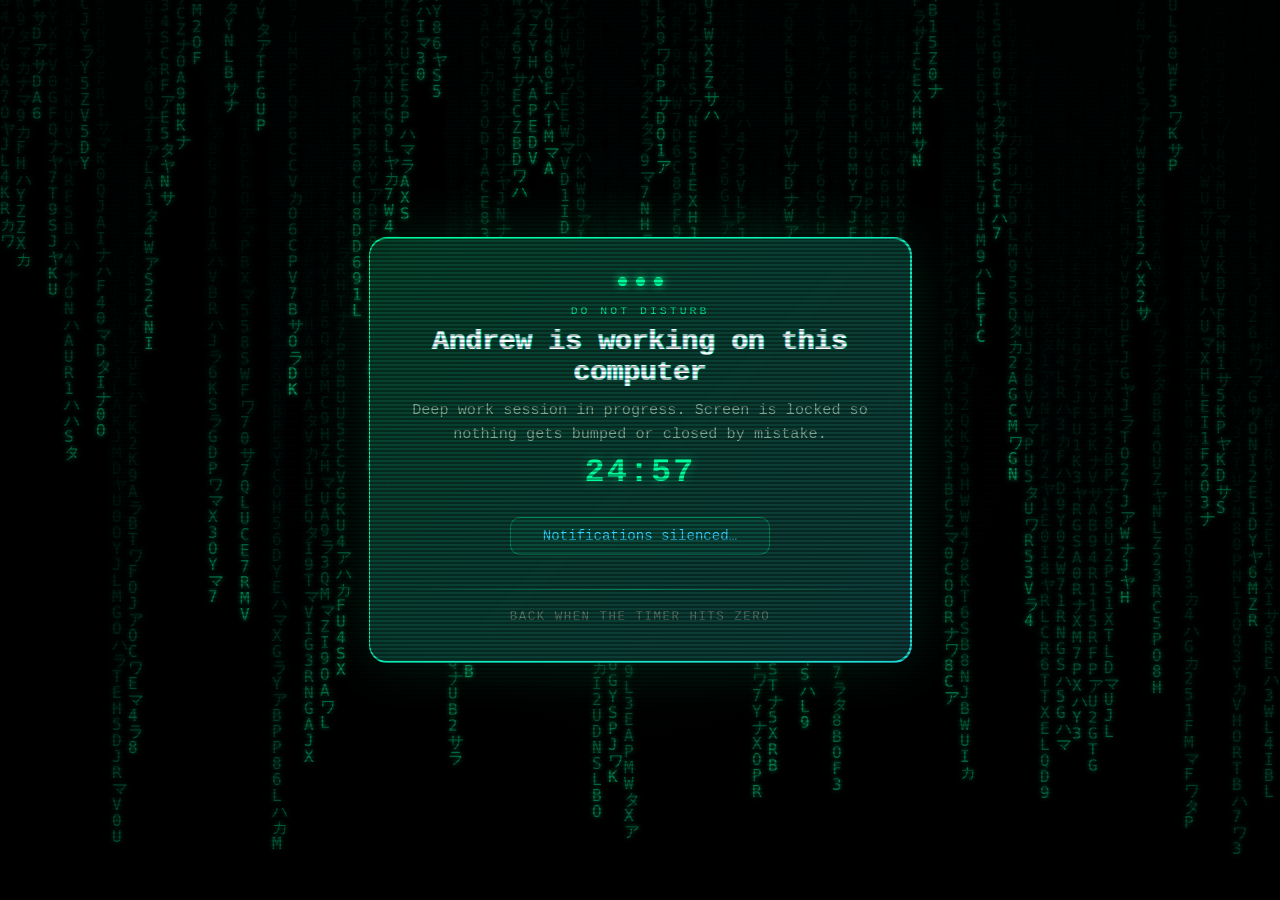
==== index.html @ 559b8e35 "Rename lock.html to index.html" ====
<!DOCTYPE html>
<html lang="en">
<head>
<meta charset="UTF-8" />
<meta name="viewport" content="width=device-width, initial-scale=1.0" />
<title>FOCUS • Andrew</title>
<link rel="stylesheet" href="style.css">
</head>
<body>

  <canvas id="matrix"></canvas>
  <canvas id="eye-canvas"></canvas>

  <div class="card-container">
    <div class="card">
      <div class="dots-wrapper">
        <span class="dot"></span>
        <span class="dot"></span>
        <span class="dot"></span>
      </div>

      <div class="eyebrow">Do Not Disturb</div>
      <h1>Andrew is working on this computer</h1>
      <p>Deep work session in progress. Screen is locked so nothing gets bumped or closed by mistake.</p>

      <div class="timer" id="timer">25:00</div>

      <div class="status-box">
        <span id="status-text">Focus session active…</span>
      </div>

      <div class="line"></div>
      <p class="footer">Back when the timer hits zero</p>
    </div>
  </div>

  <script src="lock.js"></script>
</body>
</html>
---- style.css ----
:root {
  --bg: #030405;
  --panel: rgba(8, 14, 12, 0.78);
  --text: #eafff2;
  --muted: #7fa38f;
  --accent: #00ff9c;
  --accent-2: #33d1ff;
  --border: rgba(0, 255, 156, 0.35);
}

* { box-sizing: border-box; }

html, body {
  margin: 0;
  height: 100%;
  font-family: 'Courier New', ui-monospace, monospace;
  background: var(--bg);
  color: var(--text);
  overflow: hidden;
}

body {
  display: grid;
  place-items: center;
  position: relative;
}

/* Scanlines */
body::before {
  content: "";
  position: absolute;
  inset: 0;
  background: linear-gradient(rgba(0,0,0,0) 50%, rgba(0,0,0,0.35) 50%);
  background-size: 100% 4px;
  z-index: 10;
  pointer-events: none;
}

/* Vignette */
body::after {
  content: "";
  position: absolute;
  inset: 0;
  background: radial-gradient(ellipse at center, transparent 40%, rgba(0,0,0,0.65) 100%);
  z-index: 9;
  pointer-events: none;
}

#matrix {
  position: absolute;
  inset: 0;
  z-index: 1;
  opacity: 0.55;
}

#eye-canvas {
  position: absolute;
  inset: 0;
  z-index: 2;
}

.card-container {
  position: relative;
  z-index: 3;
  border-radius: 18px;
  padding: 1.5px;
  background: linear-gradient(135deg, var(--accent), var(--accent-2), var(--accent));
  background-size: 300% 300%;
  animation: borderGlow 7s ease infinite;
  box-shadow: 0 0 60px rgba(0, 255, 156, 0.15);
}

.card {
  width: min(92vw, 540px);
  padding: 2.4rem 2rem 1.8rem;
  border-radius: 17px;
  background: var(--panel);
  backdrop-filter: blur(14px);
  text-align: center;
}

.dots-wrapper {
  display: flex;
  justify-content: center;
  gap: 9px;
  margin-bottom: 1.1rem;
}

.dot {
  width: 9px;
  height: 9px;
  border-radius: 50%;
  background: var(--accent);
  box-shadow: 0 0 8px var(--accent);
  animation: pulse 1.5s ease-in-out infinite;
}
.dot:nth-child(2) { animation-delay: .2s; }
.dot:nth-child(3) { animation-delay: .4s; }

.eyebrow {
  font-size: 0.72rem;
  letter-spacing: 3px;
  color: var(--accent);
  text-transform: uppercase;
  margin: 0 0 0.6rem;
  opacity: 0.85;
}

h1 {
  font-size: clamp(1.4rem, 2.2vw, 2rem);
  margin: 0 0 0.7rem;
  font-weight: 800;
  letter-spacing: -0.01em;
  color: #fff;
  text-shadow: 1px 0 var(--accent), -1px 0 var(--accent-2);
}

p {
  margin: 0.35rem 0;
  color: var(--muted);
  font-size: 0.95rem;
  line-height: 1.55;
}

.status-box {
  margin: 1.4rem 0 1rem;
  padding: 0.65rem 1.2rem;
  background: rgba(0, 255, 156, 0.05);
  border: 1px solid var(--border);
  border-radius: 10px;
  font-size: 0.88rem;
  color: var(--accent-2);
  display: inline-block;
  min-width: 260px;
  transition: opacity 0.2s ease;
}

.timer {
  font-size: 2.1rem;
  font-weight: 700;
  color: var(--accent);
  letter-spacing: 2px;
  margin: 0.4rem 0 0.2rem;
  text-shadow: 0 0 12px rgba(0, 255, 156, 0.4);
  font-variant-numeric: tabular-nums;
}

.line {
  margin: 1.1rem 0;
  height: 1px;
  background: linear-gradient(90deg, transparent, var(--border), transparent);
}

.footer {
  font-size: 0.78rem;
  color: #5c7568;
  text-transform: uppercase;
  letter-spacing: 1.5px;
}

@keyframes pulse {
  0%, 100% { transform: scale(0.7); opacity: 0.3; }
  50% { transform: scale(1.2); opacity: 1; }
}

@keyframes borderGlow {
  0% { background-position: 0% 50%; }
  50% { background-position: 100% 50%; }
  100% { background-position: 0% 50%; }
}
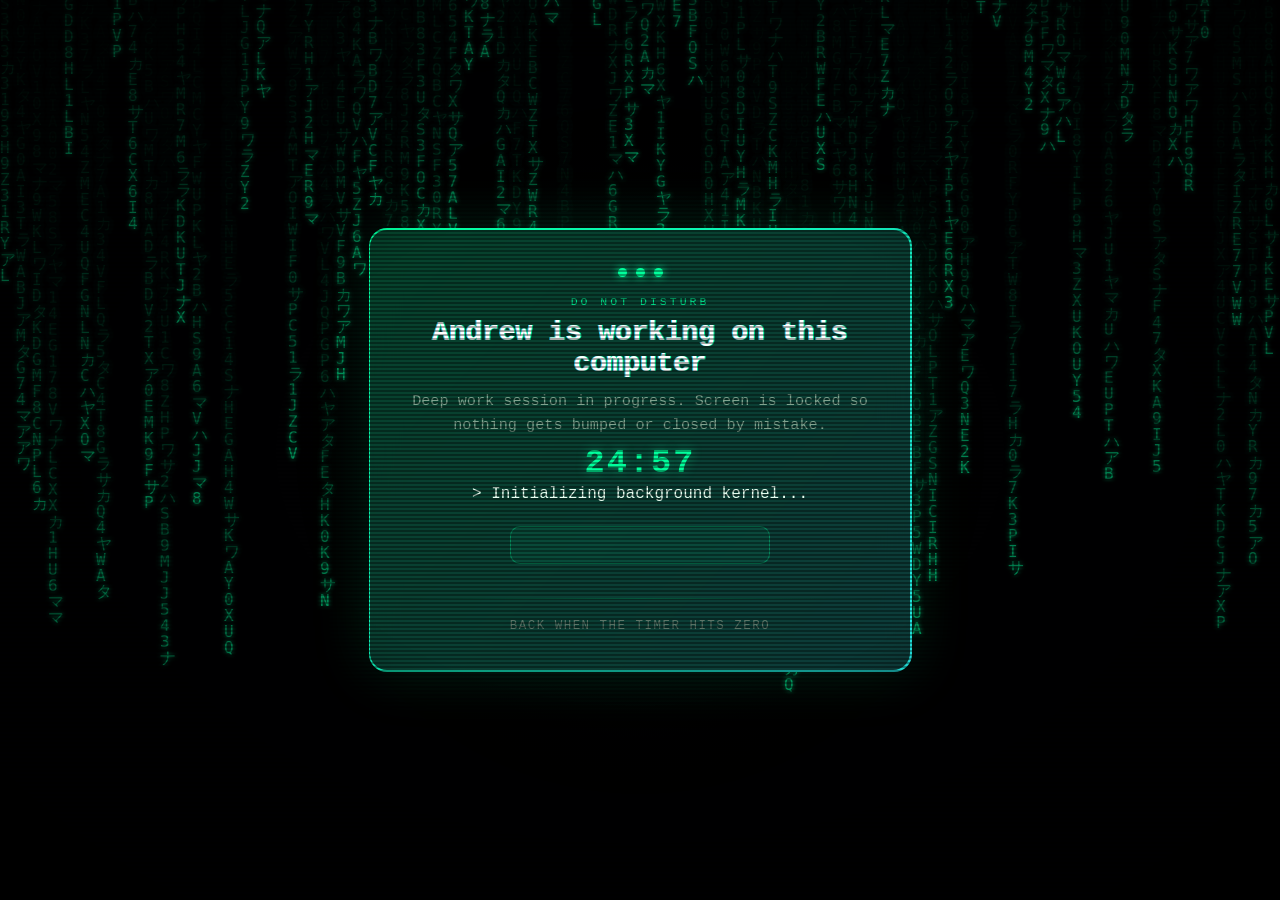
==== commit 69a24a2c: "Update index.html" ====
--- a/index.html
+++ b/index.html
@@ -25,6 +25,10 @@
 
       <div class="timer" id="timer">25:00</div>
 
+      <div class="terminal-box" id="terminal-logs">
+        <span class="term-line">&gt; Initializing background kernel...</span>
+      </div>
+
       <div class="status-box">
         <span id="status-text">Focus session active…</span>
       </div>
